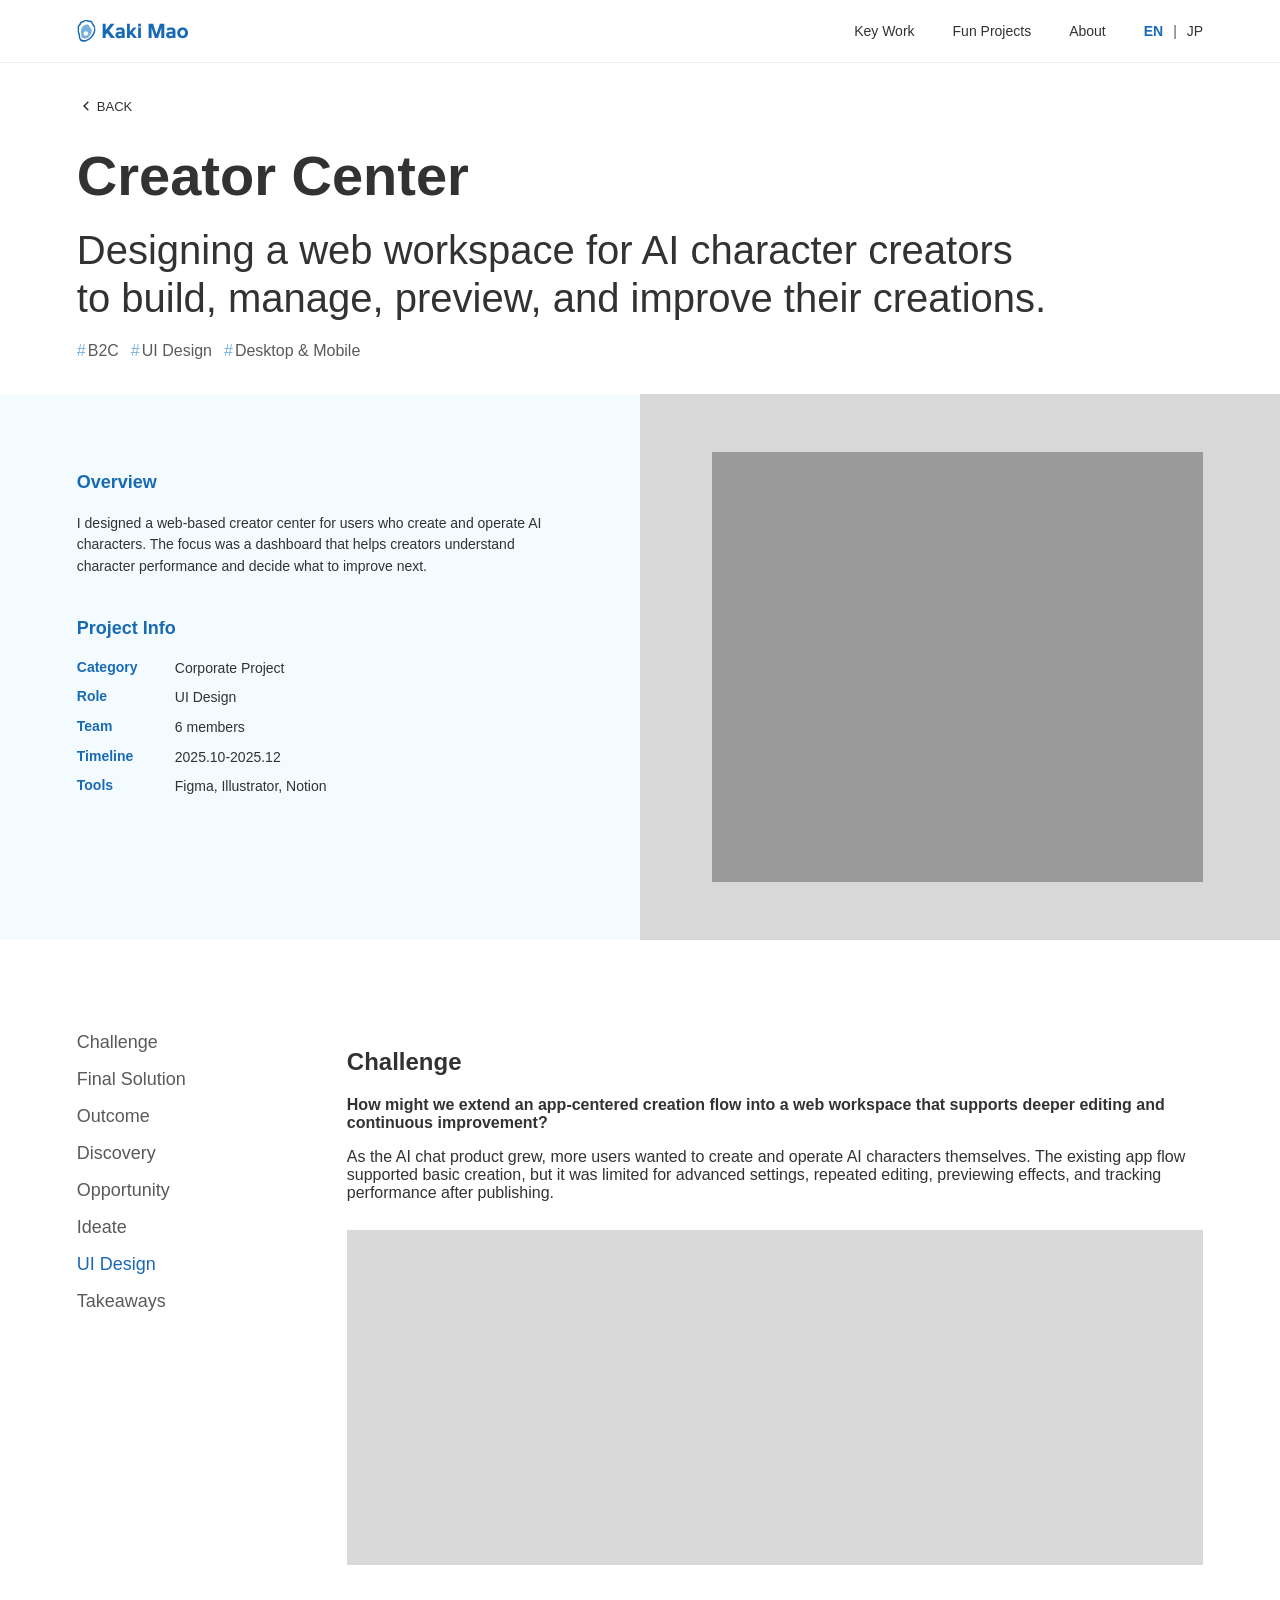
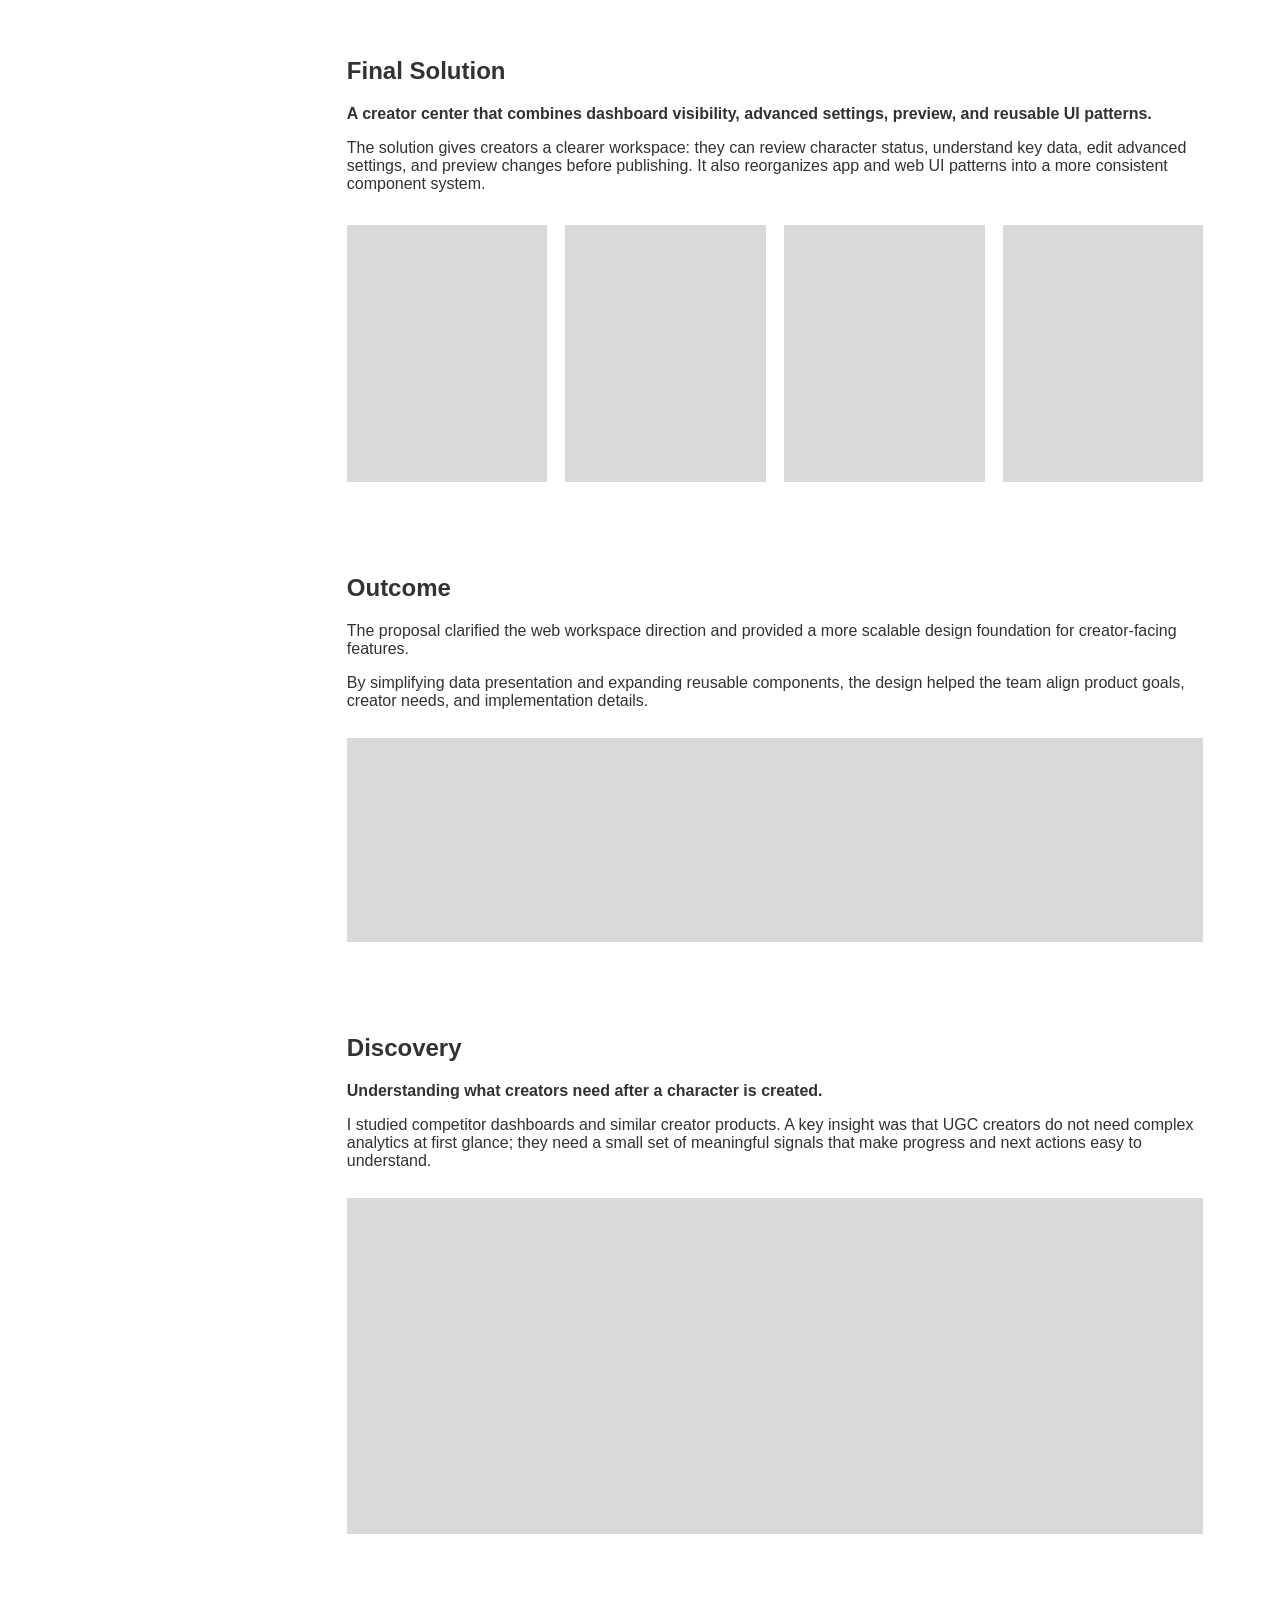
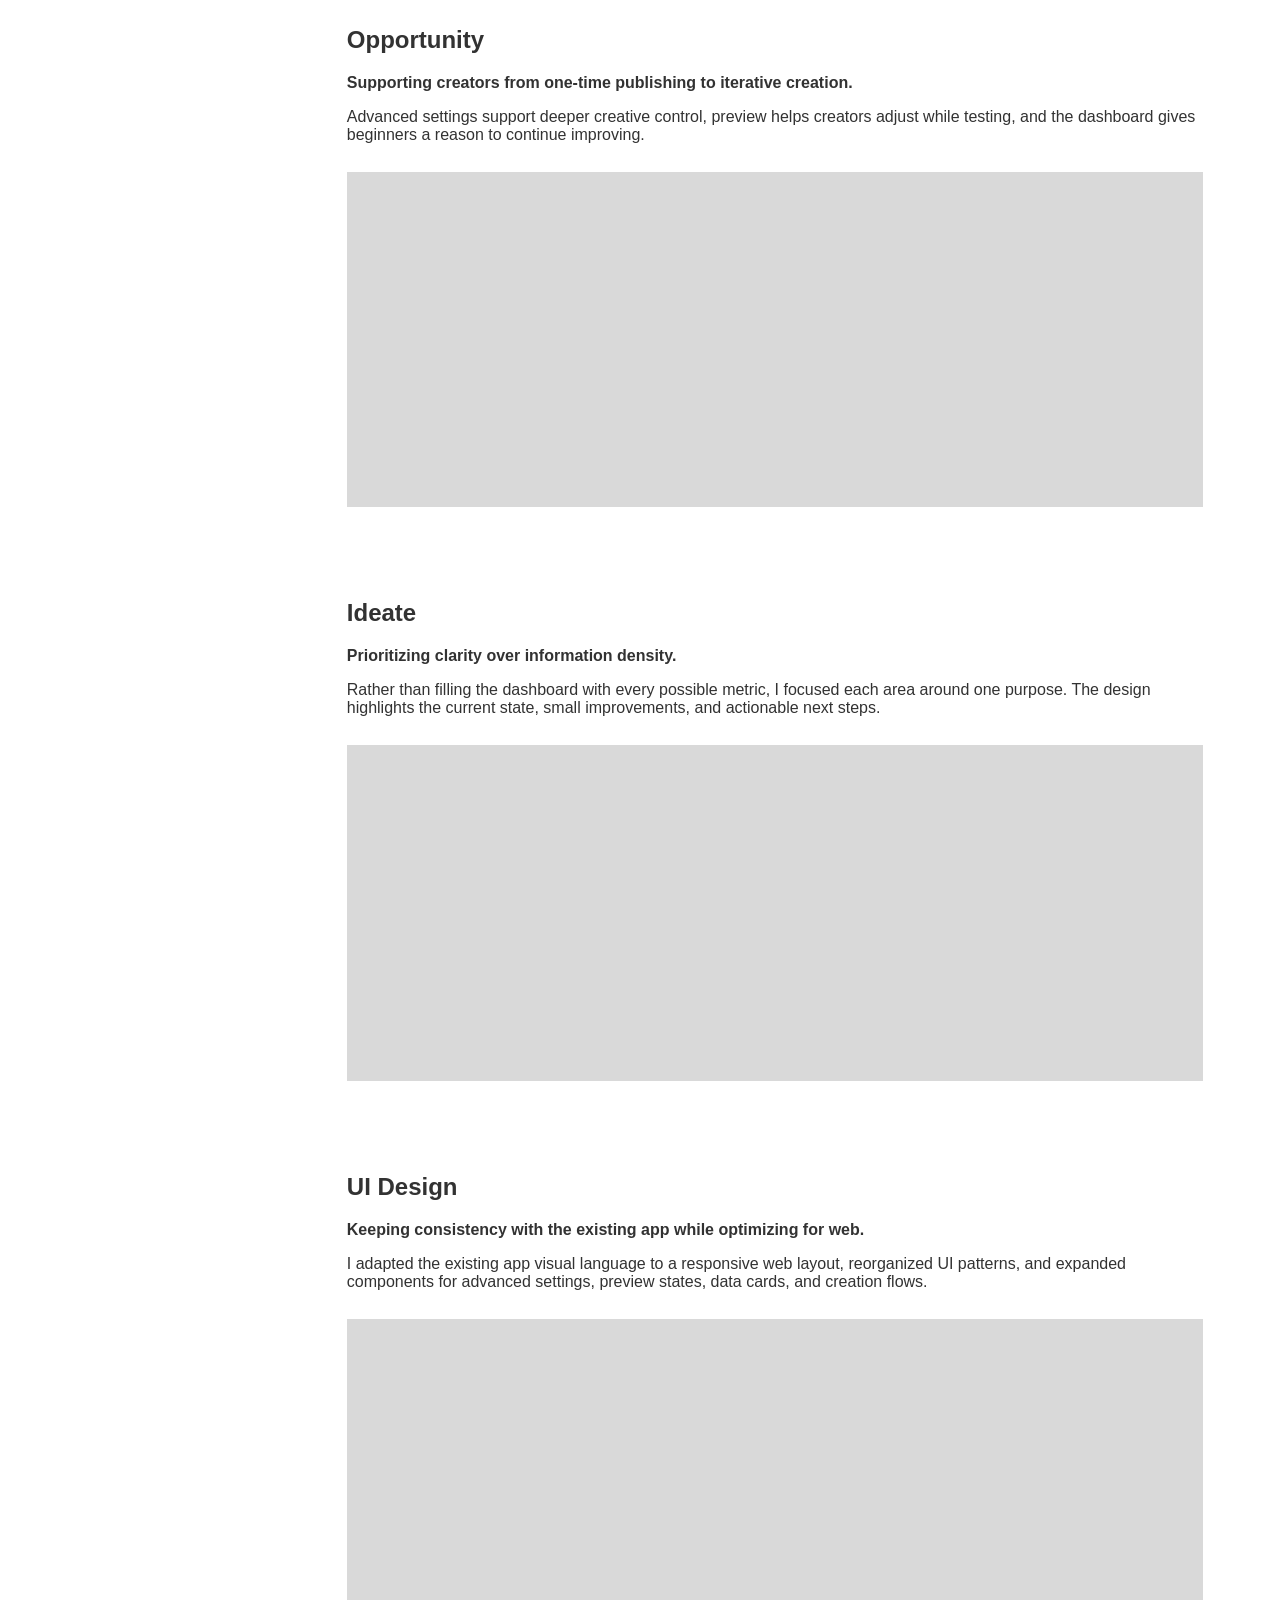
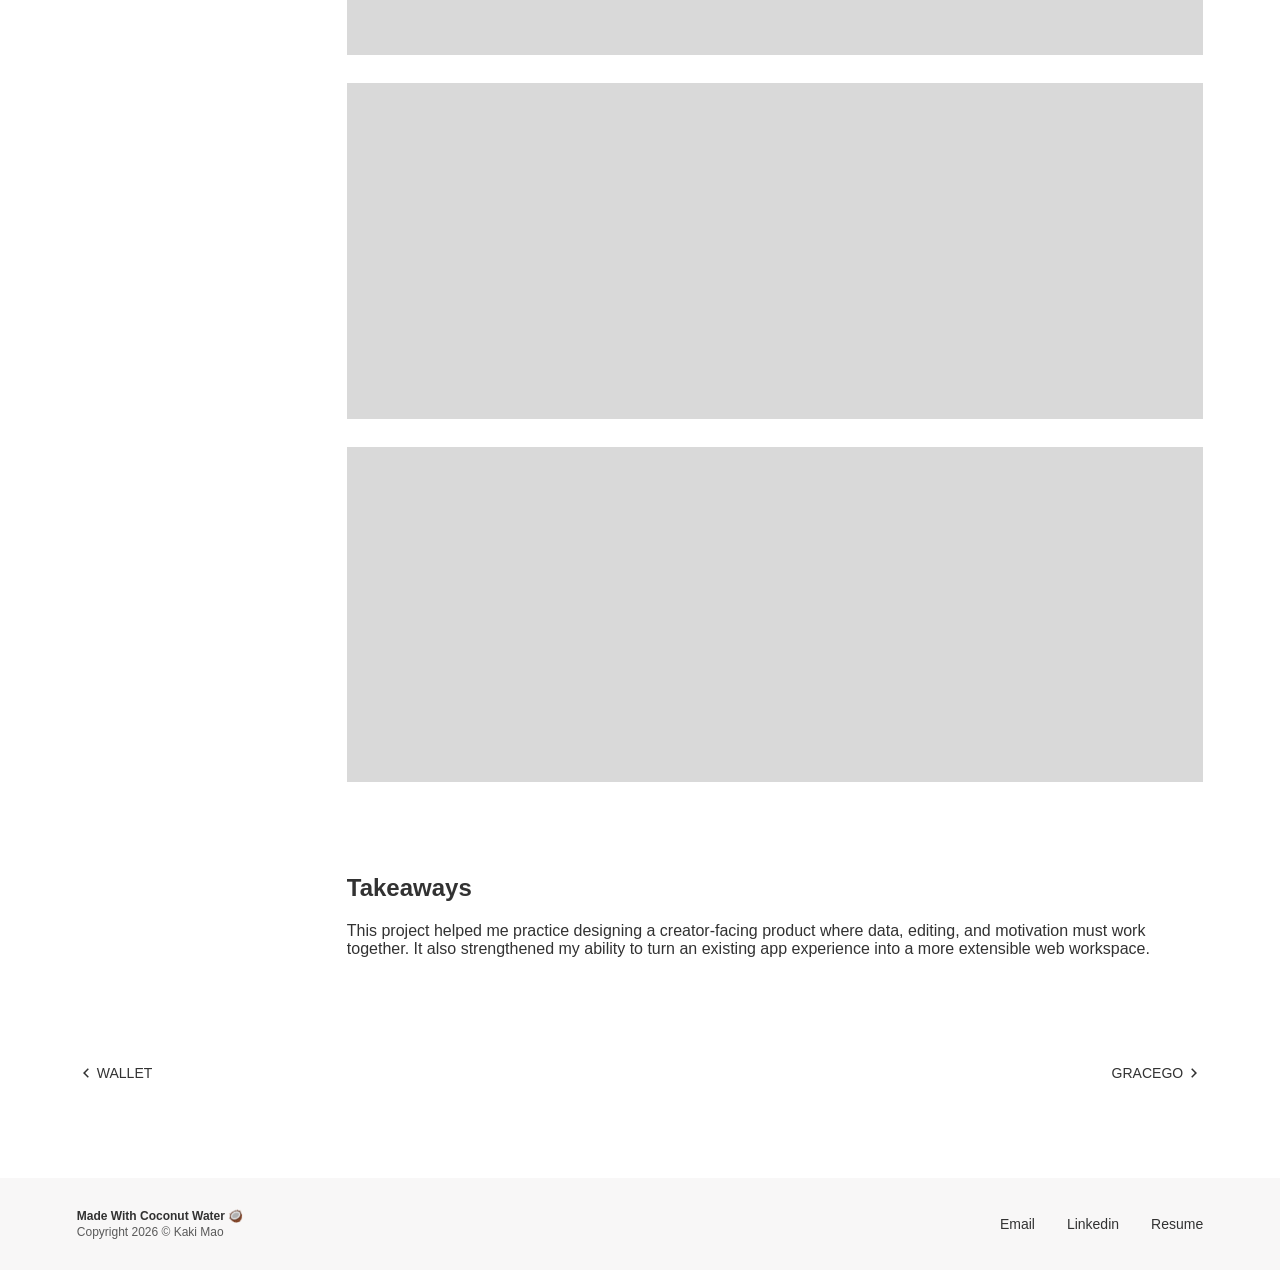
==== creator-center.html @ 1ba013a1 "Add files via upload" ====
<!DOCTYPE html>
<html lang="en">
  <head>
    <meta charset="UTF-8" />
    <meta name="viewport" content="width=device-width, initial-scale=1.0" />
    <title>Creator Center | Kaki Mao</title>
    <link rel="icon" href="assets/favicon.svg" type="image/svg+xml" />
    <link rel="stylesheet" href="styles.css" />
  </head>
  <body>
    <header class="site-header">
      <div class="site-header-inner">
        <a class="brand" href="index.html" aria-label="Kaki Mao home">
          <img class="brand-lockup" src="assets/brand.svg" alt="Kaki Mao" />
        </a>
        <nav class="site-nav" aria-label="Primary navigation">
          <a href="index.html#key-work">Key Work</a>
          <a href="index.html#fun-projects">Fun Projects</a>
          <a href="index.html#about">About</a>
          <span class="language-switch" aria-label="Language switcher">
            <button type="button" data-lang-switch="en">EN</button>
            <span>|</span>
            <button type="button" data-lang-switch="jp">JP</button>
          </span>
        </nav>
      </div>
    </header>

    <main class="case-page">
      <section class="case-hero">
        <a class="back-link" href="index.html#key-work" aria-label="Back to key work">
          <svg class="back-link-arrow" viewBox="0 0 20 20" aria-hidden="true">
            <path d="M10.9778 10.0006L6.85303 5.87577L8.03154 4.69727L13.3348 10.0006L8.03154 15.3038L6.85303 14.1253L10.9778 10.0006Z" />
            <rect x="11" y="9.09998" width="1" height="1.8" />
          </svg>
          Back
        </a>
        <h1>Creator Center</h1>
        <p>
          Designing a web workspace for AI character creators to build, manage,
          preview, and improve their creations.
        </p>
        <ul class="tags case-tags" aria-label="Creator Center project tags">
          <li>B2C</li>
          <li>UI Design</li>
          <li>Desktop &amp; Mobile</li>
        </ul>
      </section>

      <section class="case-overview">
        <div class="case-overview-copy">
          <h2>Overview</h2>
          <p>
            I designed a web-based creator center for users who create and
            operate AI characters. The focus was a dashboard that helps creators
            understand character performance and decide what to improve next.
          </p>

          <h3>Project Info</h3>
          <dl class="case-facts">
            <div><dt>Category</dt><dd>Corporate Project</dd></div>
            <div><dt>Role</dt><dd>UI Design</dd></div>
            <div><dt>Team</dt><dd>6 members</dd></div>
            <div><dt>Timeline</dt><dd>2025.10-2025.12</dd></div>
            <div><dt>Tools</dt><dd>Figma, Illustrator, Notion</dd></div>
          </dl>
        </div>
        <div class="case-cover placeholder" aria-label="Project cover placeholder"></div>
      </section>

      <div class="case-body">
        <aside class="case-sidebar" aria-label="Case study sections">
          <a href="#challenge">Challenge</a>
          <a href="#final-solution">Final Solution</a>
          <a href="#outcome">Outcome</a>
          <a href="#discovery">Discovery</a>
          <a href="#opportunity">Opportunity</a>
          <a href="#ideate">Ideate</a>
          <a href="#ui-design">UI Design</a>
          <a href="#takeaways">Takeaways</a>
        </aside>

        <article class="case-content">
          <section id="challenge" class="case-section">
            <h2>Challenge</h2>
            <p class="section-lead">
              How might we extend an app-centered creation flow into a web
              workspace that supports deeper editing and continuous improvement?
            </p>
            <p>
              As the AI chat product grew, more users wanted to create and
              operate AI characters themselves. The existing app flow supported
              basic creation, but it was limited for advanced settings, repeated
              editing, previewing effects, and tracking performance after
              publishing.
            </p>
            <div class="wide-placeholder placeholder"></div>
          </section>

          <section id="final-solution" class="case-section">
            <h2>Final Solution</h2>
            <p class="section-lead">
              A creator center that combines dashboard visibility, advanced
              settings, preview, and reusable UI patterns.
            </p>
            <p>
              The solution gives creators a clearer workspace: they can review
              character status, understand key data, edit advanced settings, and
              preview changes before publishing. It also reorganizes app and web
              UI patterns into a more consistent component system.
            </p>
            <div class="process-steps">
              <div class="step-placeholder placeholder"></div>
              <div class="step-placeholder placeholder"></div>
              <div class="step-placeholder placeholder"></div>
              <div class="step-placeholder placeholder"></div>
            </div>
          </section>

          <section id="outcome" class="case-section">
            <h2>Outcome</h2>
            <p>
              The proposal clarified the web workspace direction and provided a
              more scalable design foundation for creator-facing features.
            </p>
            <p>
              By simplifying data presentation and expanding reusable components,
              the design helped the team align product goals, creator needs, and
              implementation details.
            </p>
            <div class="metric-placeholder placeholder"></div>
          </section>

          <section id="discovery" class="case-section">
            <h2>Discovery</h2>
            <p class="section-lead">
              Understanding what creators need after a character is created.
            </p>
            <p>
              I studied competitor dashboards and similar creator products. A
              key insight was that UGC creators do not need complex analytics at
              first glance; they need a small set of meaningful signals that
              make progress and next actions easy to understand.
            </p>
            <div class="wide-placeholder placeholder"></div>
          </section>

          <section id="opportunity" class="case-section">
            <h2>Opportunity</h2>
            <p class="section-lead">
              Supporting creators from one-time publishing to iterative creation.
            </p>
            <p>
              Advanced settings support deeper creative control, preview helps
              creators adjust while testing, and the dashboard gives beginners a
              reason to continue improving.
            </p>
            <div class="wide-placeholder placeholder"></div>
          </section>

          <section id="ideate" class="case-section">
            <h2>Ideate</h2>
            <p class="section-lead">
              Prioritizing clarity over information density.
            </p>
            <p>
              Rather than filling the dashboard with every possible metric, I
              focused each area around one purpose. The design highlights the
              current state, small improvements, and actionable next steps.
            </p>
            <div class="wide-placeholder placeholder"></div>
          </section>

          <section id="ui-design" class="case-section">
            <h2>UI Design</h2>
            <p class="section-lead">
              Keeping consistency with the existing app while optimizing for web.
            </p>
            <p>
              I adapted the existing app visual language to a responsive web
              layout, reorganized UI patterns, and expanded components for
              advanced settings, preview states, data cards, and creation flows.
            </p>
            <div class="wide-placeholder placeholder"></div>
            <div class="wide-placeholder placeholder"></div>
            <div class="wide-placeholder placeholder"></div>
          </section>

          <section id="takeaways" class="case-section">
            <h2>Takeaways</h2>
            <p>
              This project helped me practice designing a creator-facing product
              where data, editing, and motivation must work together. It also
              strengthened my ability to turn an existing app experience into a
              more extensible web workspace.
            </p>
          </section>
        </article>
      </div>

      <nav class="case-pager" aria-label="Case study navigation">
        <a class="case-pager-link case-pager-prev" href="wallet.html">
          <svg class="case-pager-arrow" viewBox="0 0 20 20" aria-hidden="true">
            <path d="M10.9778 10.0006L6.85303 5.87577L8.03154 4.69727L13.3348 10.0006L8.03154 15.3038L6.85303 14.1253L10.9778 10.0006Z" />
            <rect x="11" y="9.09998" width="1" height="1.8" />
          </svg>
          Wallet
        </a>
        <a class="case-pager-link" href="gracego.html">
          GraceGo
          <svg class="case-pager-arrow" viewBox="0 0 20 20" aria-hidden="true">
            <path d="M10.9778 10.0006L6.85303 5.87577L8.03154 4.69727L13.3348 10.0006L8.03154 15.3038L6.85303 14.1253L10.9778 10.0006Z" />
            <rect x="11" y="9.09998" width="1" height="1.8" />
          </svg>
        </a>
      </nav>
    </main>

    <footer class="site-footer">
      <div class="site-footer-inner">
        <div>
          <strong>Made With Coconut Water 🥥</strong>
          <p>Copyright 2026 © Kaki Mao</p>
        </div>
        <nav aria-label="Footer navigation">
          <a href="mailto:hello@example.com">Email</a>
          <a href="https://www.linkedin.com/in/kaki-mao-4b3a87282/" target="_blank" rel="noreferrer">Linkedin</a>
          <a href="#">Resume</a>
        </nav>
      </div>
    </footer>
    <script src="script.js"></script>
  </body>
</html>
---- styles.css ----
:root {
  --blue: #186ab5;
  --text: #323232;
  --muted: #5a5a5a;
  --hairline: #eeeeef;
  --soft: #f7f7f8;
  --placeholder: #d9d9d9;
  --page-pad: clamp(22px, 6vw, 116px);
  --content-width: 1208px;
}

* {
  box-sizing: border-box;
}

html {
  scroll-behavior: smooth;
  overflow-x: clip;
}

body {
  margin: 0;
  color: var(--text);
  font-family: -apple-system, BlinkMacSystemFont, "SF Pro Display",
    "SF Pro Text", "Helvetica Neue", Arial, sans-serif;
  background: #ffffff;
  letter-spacing: 0;
  overflow-x: clip;
}

a {
  color: inherit;
  text-decoration: none;
}

.site-header {
  position: sticky;
  top: 0;
  z-index: 10;
  min-height: 62px;
  border-bottom: 1px solid var(--hairline);
  background: rgba(255, 255, 255, 0.92);
  backdrop-filter: blur(12px);
}

.site-header-inner {
  width: min(var(--content-width), calc(100% - var(--page-pad) * 2));
  min-height: 62px;
  margin: 0 auto;
  display: flex;
  align-items: center;
  justify-content: space-between;
}

.brand,
.site-nav,
.site-footer nav {
  display: flex;
  align-items: center;
}

.brand {
  width: 112px;
}

.brand-lockup {
  width: 100%;
  height: auto;
  display: block;
}

.site-nav {
  gap: clamp(20px, 3vw, 38px);
  font-size: 14px;
  font-weight: 400;
}

.language-switch {
  display: inline-flex;
  align-items: center;
  gap: 10px;
  color: var(--muted);
  font-size: 14px;
}

.language-switch button {
  padding: 0;
  border: 0;
  color: var(--text);
  font: inherit;
  background: transparent;
  cursor: pointer;
}

.language-switch button.active {
  color: var(--blue);
  font-weight: 700;
}

.site-nav a,
.site-footer a {
  transition: color 160ms ease;
}

.site-nav a:hover,
.site-footer a:hover {
  color: var(--blue);
}

.text-link:hover {
  color: var(--blue);
}

.section-shell {
  width: min(var(--content-width), calc(100% - var(--page-pad) * 2));
  margin: 0 auto;
}

.hero {
  width: min(1004px, calc(100% - var(--page-pad) * 2));
  display: grid;
  grid-template-columns: minmax(0, 1fr) 190px;
  gap: clamp(48px, 9vw, 190px);
  align-items: center;
  padding: 105px 0 142px;
}

.hero h1 {
  max-width: 610px;
  margin: 0 0 28px;
  font-size: 56px;
  font-weight: 900;
  line-height: 0.99;
}

.hero p {
  max-width: 720px;
  margin: 0 0 8px;
  color: var(--text);
  font-size: 18px;
  line-height: 1.45;
}

.hero-avatar {
  width: 190px;
  height: 190px;
  object-fit: cover;
}

.work-section {
  padding: 0 0 80px;
  scroll-margin-top: 96px;
}

.work-section > h2,
.about > h2 {
  margin: 0 0 40px;
  color: var(--blue);
  font-size: 18px;
  font-weight: 700;
}

.project-row {
  display: grid;
  grid-template-columns: minmax(0, 1.3fr) minmax(290px, 0.9fr);
  gap: 56px;
  align-items: center;
  margin-bottom: 40px;
}

.work-section .project-row:last-child {
  margin-bottom: 0;
}

.project-media {
  width: 100%;
  aspect-ratio: 510 / 250;
  overflow: hidden;
  border-radius: 12px;
}

.project-media-image {
  display: grid;
  place-items: center;
  background: #fbfbff;
}

.project-media img {
  display: block;
  width: 100%;
  height: 100%;
  object-fit: cover;
}

.placeholder {
  background: var(--placeholder);
}

.project-content {
  height: 312px;
  display: flex;
  flex-direction: column;
}

.project-content h3 {
  margin: 0 0 12px;
  font-size: 26px;
  font-weight: 600;
  line-height: 1.1;
}

.tags {
  display: flex;
  flex-wrap: wrap;
  gap: 12px;
  margin: 0 0 18px;
  padding: 0;
  color: var(--muted);
  font-size: 16px;
  list-style: none;
}

.tags li::before {
  content: "#";
  margin-right: 2px;
  color: #75b0e0;
}

.project-summary {
  margin: 0 0 auto;
  font-size: 20px;
  font-weight: 500;
  line-height: 1.25;
}

.project-content h4 {
  margin: 0 0 6px;
  color: var(--blue);
  font-size: 14px;
  font-weight: 700;
}

.project-content p:not(.project-summary) {
  margin: 0 0 18px;
  color: var(--muted);
  font-size: 14px;
  line-height: 1.55;
}

.text-link {
  display: inline-flex;
  align-items: center;
  gap: 2px;
  color: var(--text);
  font-size: 13px;
  font-weight: 400;
  text-transform: uppercase;
}

.text-link-arrow {
  width: 18px;
  height: 18px;
  display: block;
  fill: currentColor;
  flex: 0 0 auto;
}

.about {
  padding: 0 0 118px;
  scroll-margin-top: 96px;
}

.about-panel {
  display: grid;
  grid-template-columns: 205px minmax(0, 1fr);
  gap: 92px;
  align-items: center;
}

.about-portrait {
  width: 205px;
  height: 210px;
  object-fit: cover;
}

.mood-row {
  display: flex;
  gap: 0;
  margin: 0 0 22px;
}

.mood-row img {
  width: 42px;
  height: 42px;
  display: block;
  object-fit: contain;
}

.about-copy h2 {
  margin: 0 0 22px;
  font-size: clamp(38px, 5vw, 56px);
  font-weight: 900;
  line-height: 1;
}

.wave {
  display: inline-block;
  transform-origin: 70% 70%;
}

.about-copy p {
  margin: 0 0 18px;
  font-size: 18px;
  font-weight: 400;
  line-height: 1.35;
}

.site-footer {
  min-height: 92px;
  background: #f8f7f7;
  font-size: 12px;
}

.site-footer-inner {
  width: min(var(--content-width), calc(100% - var(--page-pad) * 2));
  min-height: 92px;
  margin: 0 auto;
  padding: 22px 0;
  display: flex;
  align-items: center;
  justify-content: space-between;
}

.site-footer strong {
  display: block;
  margin-bottom: 2px;
  font-weight: 800;
}

.site-footer p {
  margin: 0;
  color: var(--muted);
}

.site-footer nav {
  gap: 32px;
  font-size: 14px;
  font-weight: 400;
}

.case-page {
  width: min(var(--content-width), calc(100% - var(--page-pad) * 2));
  margin: 0 auto;
  padding: 34px 0 96px;
}

.back-link {
  display: inline-flex;
  align-items: center;
  gap: 2px;
  margin-bottom: 32px;
  color: var(--text);
  font-size: 13px;
  font-weight: 400;
  text-transform: uppercase;
  transition: color 160ms ease;
}

.back-link:hover {
  color: var(--blue);
}

.back-link-arrow {
  width: 18px;
  height: 18px;
  display: block;
  fill: currentColor;
  flex: 0 0 auto;
  transform: scaleX(-1);
}

.case-hero {
  max-width: 980px;
  padding-bottom: 34px;
}

.case-hero h1 {
  margin: 0 0 20px;
  color: var(--text);
  font-size: 56px;
  font-weight: 700;
  line-height: 1.05;
}

.case-hero p {
  margin: 0 0 20px;
  color: var(--text);
  font-size: 40px;
  font-weight: 500;
  line-height: 1.2;
}

.case-tags {
  margin-bottom: 0;
}

.case-overview {
  width: 100vw;
  margin-left: calc(50% - 50vw);
  padding-inline: max(var(--page-pad), calc((100vw - var(--content-width)) / 2));
  display: grid;
  grid-template-columns: 1fr 1fr;
  gap: 0;
  align-items: stretch;
  margin-bottom: 88px;
  background: linear-gradient(90deg, #f4fbff 0 50%, #d8d8d8 50% 100%);
}

.case-overview-copy {
  width: min(100%, 480px);
  padding: 78px 0;
}

.case-overview-copy h2,
.case-overview-copy h3 {
  margin: 0 0 20px;
  color: var(--blue);
  font-size: 18px;
  font-weight: 700;
}

.case-overview-copy p {
  margin: 0;
  color: var(--text);
  font-size: 14px;
  line-height: 1.55;
}

.case-overview-copy h3 {
  margin-top: 40px;
}

.case-facts {
  display: grid;
  gap: 10px;
  margin: 0;
}

.case-facts div {
  display: grid;
  grid-template-columns: 86px 1fr;
  gap: 12px;
}

.case-facts dt {
  color: var(--blue);
  font-size: 14px;
  font-weight: 700;
}

.case-facts dd {
  margin: 0;
  color: var(--text);
  font-size: 14px;
  line-height: 1.4;
}

.case-cover {
  min-height: 430px;
  margin: 58px 0 58px 72px;
  background: #9a9a9a;
  border-radius: 0;
}

.case-body {
  width: 100%;
  display: grid;
  grid-template-columns: 180px minmax(0, 1fr);
  gap: 90px;
  align-items: start;
}

.case-sidebar {
  position: sticky;
  top: 120px;
  display: grid;
  gap: 16px;
  padding-top: 4px;
}

.case-sidebar a {
  color: var(--muted);
  font-size: 18px;
  transition: color 160ms ease;
}

.case-sidebar a:hover {
  color: var(--blue);
}

.case-sidebar a.active {
  color: var(--blue);
}

.case-content {
  min-width: 0;
}

.case-section {
  padding-bottom: 72px;
  scroll-margin-top: 96px;
}

.case-section h2 {
  color: var(--text);
  font-size: 24px;
}

.case-section .section-lead {
  color: var(--text);
  font-weight: 600;
}

.inline-placeholder {
  width: min(340px, 100%);
  aspect-ratio: 1.8;
  margin: 18px 0 22px;
}

.process-steps {
  display: grid;
  grid-template-columns: repeat(4, 1fr);
  gap: 18px;
  margin-top: 32px;
}

.step-placeholder {
  aspect-ratio: 0.78;
}

.metric-placeholder {
  aspect-ratio: 4.2;
  margin-top: 28px;
}

.wide-placeholder {
  aspect-ratio: 2.55;
  margin-top: 28px;
}

.case-pager {
  display: flex;
  align-items: center;
  justify-content: space-between;
  padding-top: 18px;
}

.case-pager-link {
  display: inline-flex;
  align-items: center;
  gap: 2px;
  color: var(--text);
  font-size: 14px;
  font-weight: 400;
  text-transform: uppercase;
  transition: color 160ms ease;
}

.case-pager-link:hover {
  color: var(--blue);
}

.case-pager-arrow {
  width: 18px;
  height: 18px;
  display: block;
  fill: currentColor;
  flex: 0 0 auto;
}

.case-pager-prev .case-pager-arrow {
  transform: scaleX(-1);
}

@media (max-width: 820px) {
  .site-header,
  .site-header-inner {
    min-height: 58px;
  }

  .site-nav {
    gap: 16px;
    font-size: 12px;
  }

  .hero {
    grid-template-columns: 1fr;
    gap: 32px;
    padding: 68px 0 90px;
  }

  .hero-avatar {
    width: 150px;
    height: 150px;
  }

  .project-row {
    grid-template-columns: 1fr;
    gap: 28px;
    margin-bottom: 64px;
  }

  .project-media {
    min-height: 210px;
  }

  .project-content {
    height: auto;
  }

  .project-summary {
    margin-bottom: 30px;
  }

  .about-panel {
    grid-template-columns: 1fr;
    gap: 28px;
  }

  .about-portrait {
    width: 170px;
    height: 175px;
  }

  .site-footer-inner {
    align-items: flex-start;
    flex-direction: column;
    gap: 20px;
  }

  .case-overview,
  .case-body {
    grid-template-columns: 1fr;
    gap: 32px;
  }

  .case-overview {
    background: #f4fbff;
    padding-block: 0;
  }

  .case-overview-copy {
    padding: 48px 0;
  }

  .case-sidebar {
    display: none;
  }

  .case-cover {
    display: none;
  }

  .process-steps {
    grid-template-columns: repeat(2, 1fr);
  }
}

@media (max-width: 540px) {
  .site-header-inner {
    align-items: flex-start;
    flex-direction: column;
    gap: 12px;
    padding-top: 16px;
    padding-bottom: 16px;
  }

  .site-nav,
  .site-footer nav {
    width: 100%;
    justify-content: space-between;
  }

  .hero h1 {
    font-size: 42px;
  }

  .hero p,
  .tags {
    font-size: 14px;
  }

  .project-content h3 {
    font-size: 24px;
  }

  .project-summary {
    font-size: 18px;
  }

  .about-copy h2 {
    font-size: 40px;
  }

  .about-copy p {
    font-size: 16px;
  }

  .case-page {
    padding-top: 26px;
  }

  .case-hero h1 {
    font-size: 34px;
  }

  .case-hero p {
    font-size: 20px;
  }

  .process-steps {
    grid-template-columns: 1fr;
  }
}
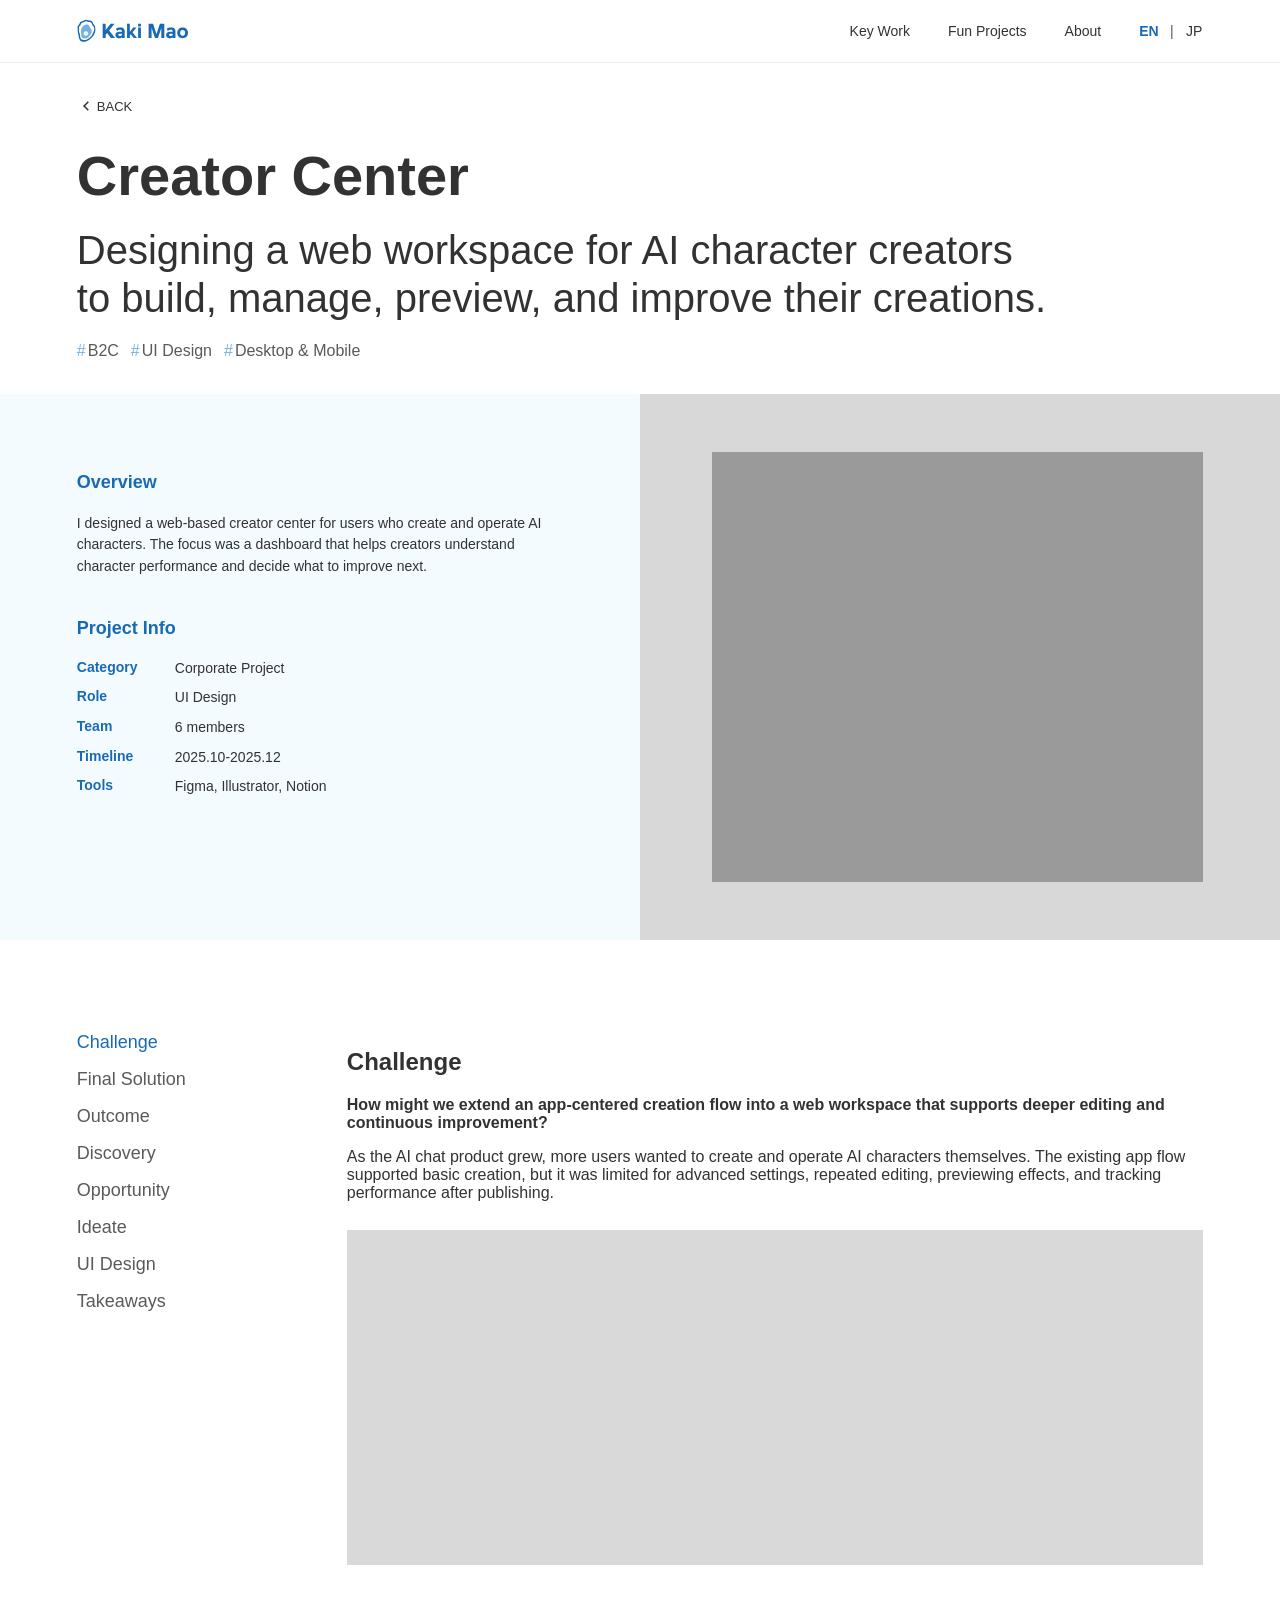
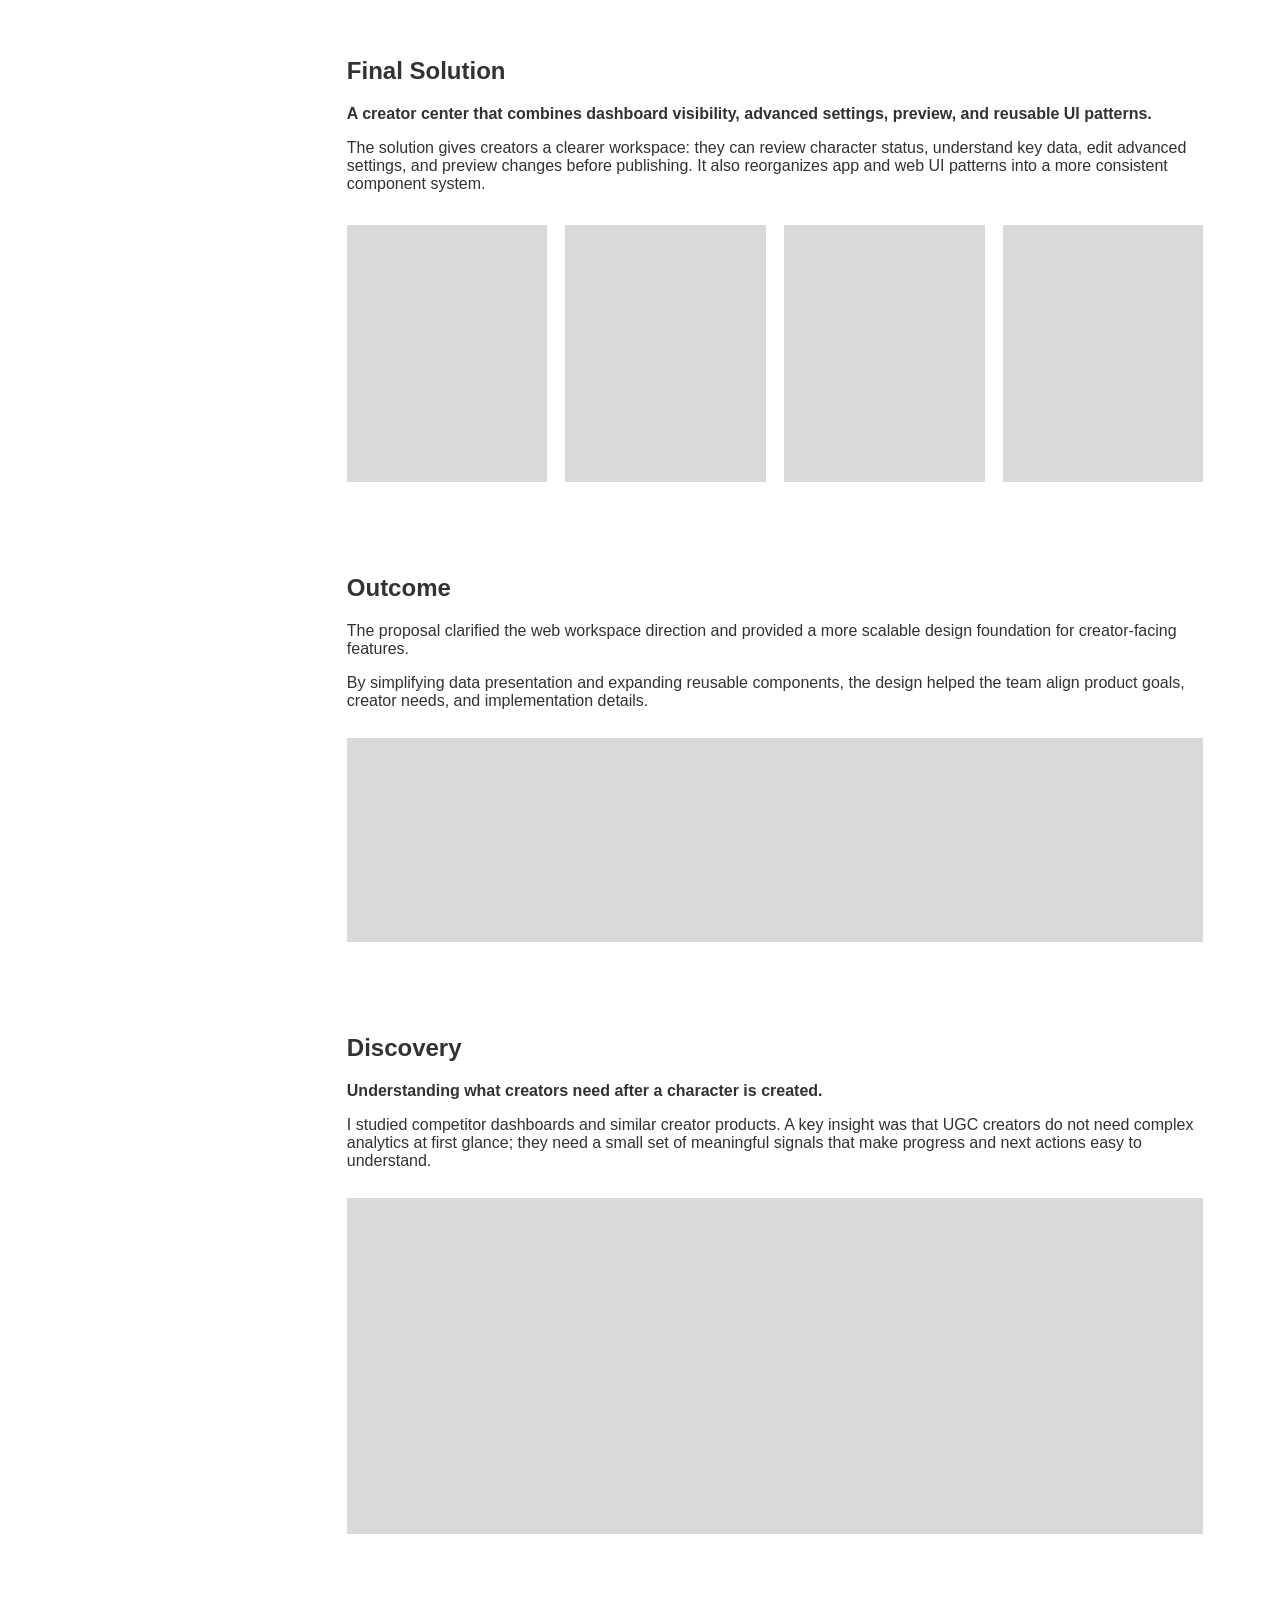
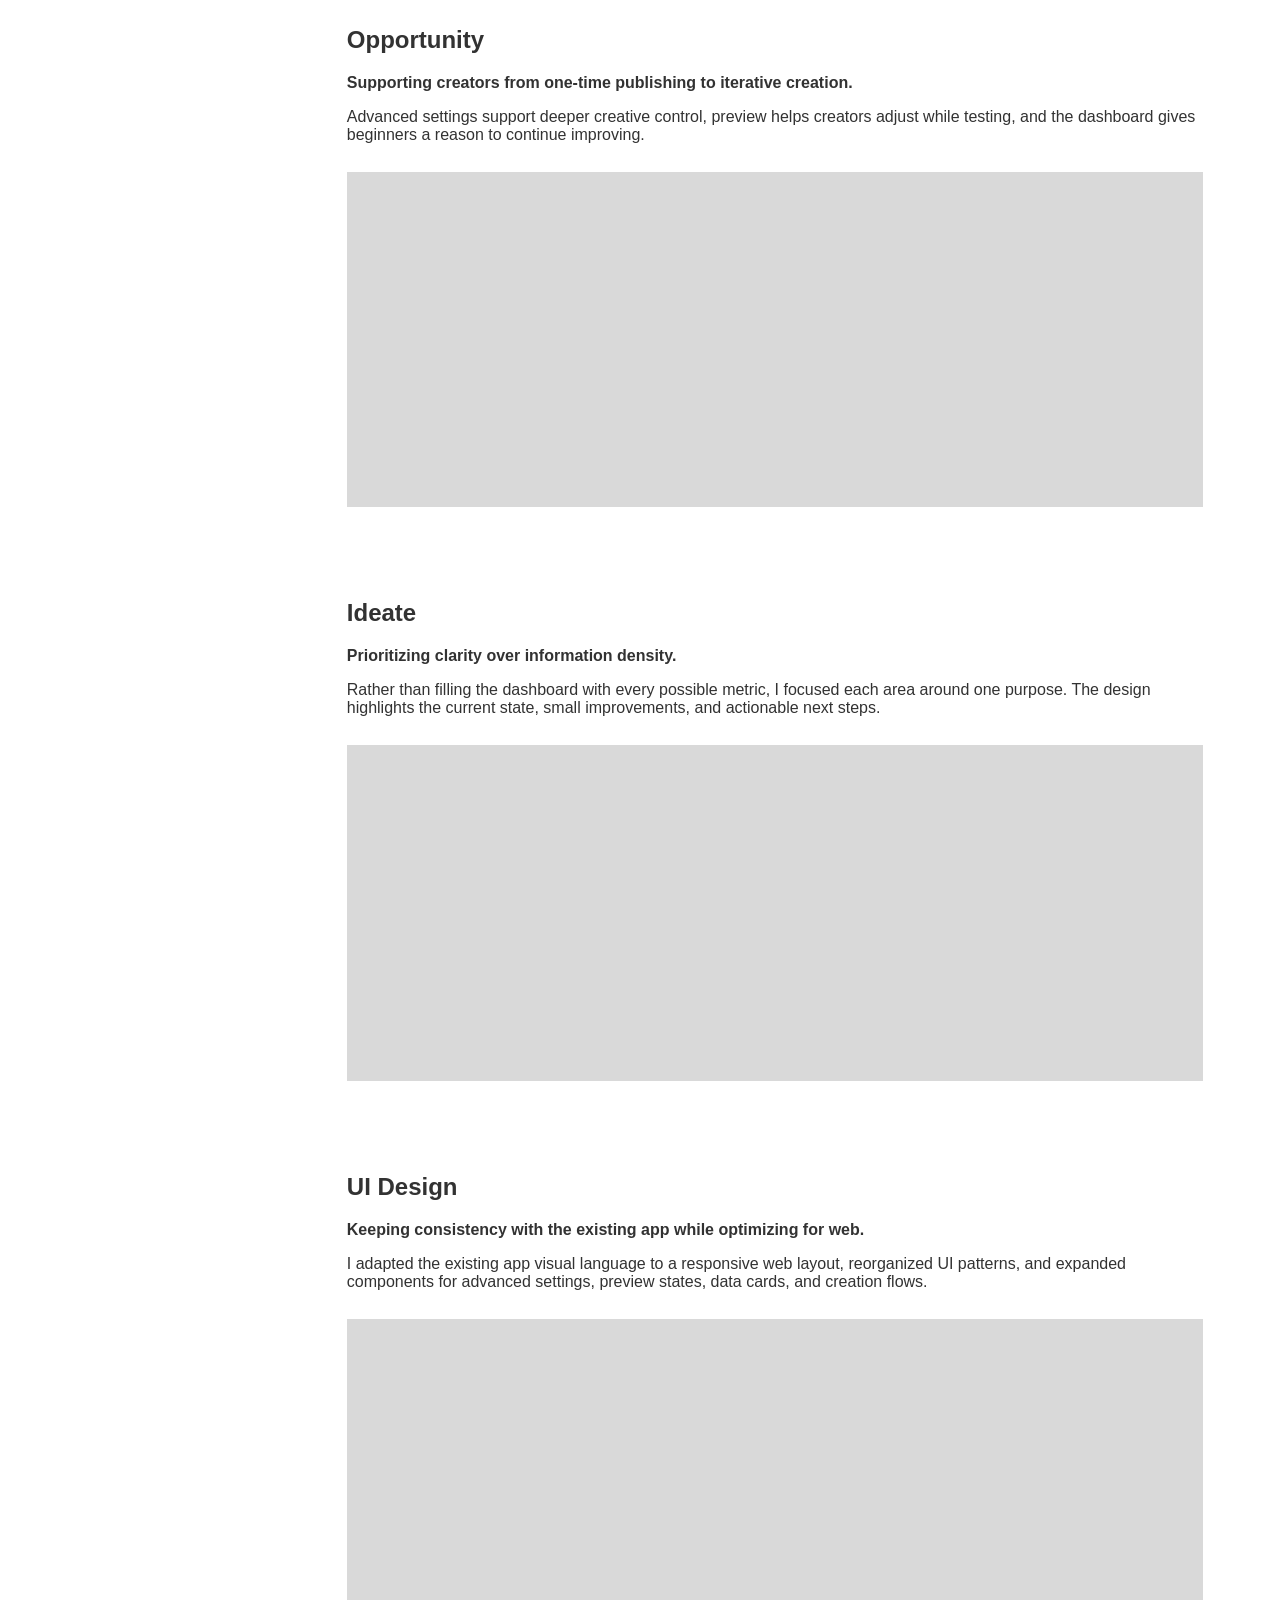
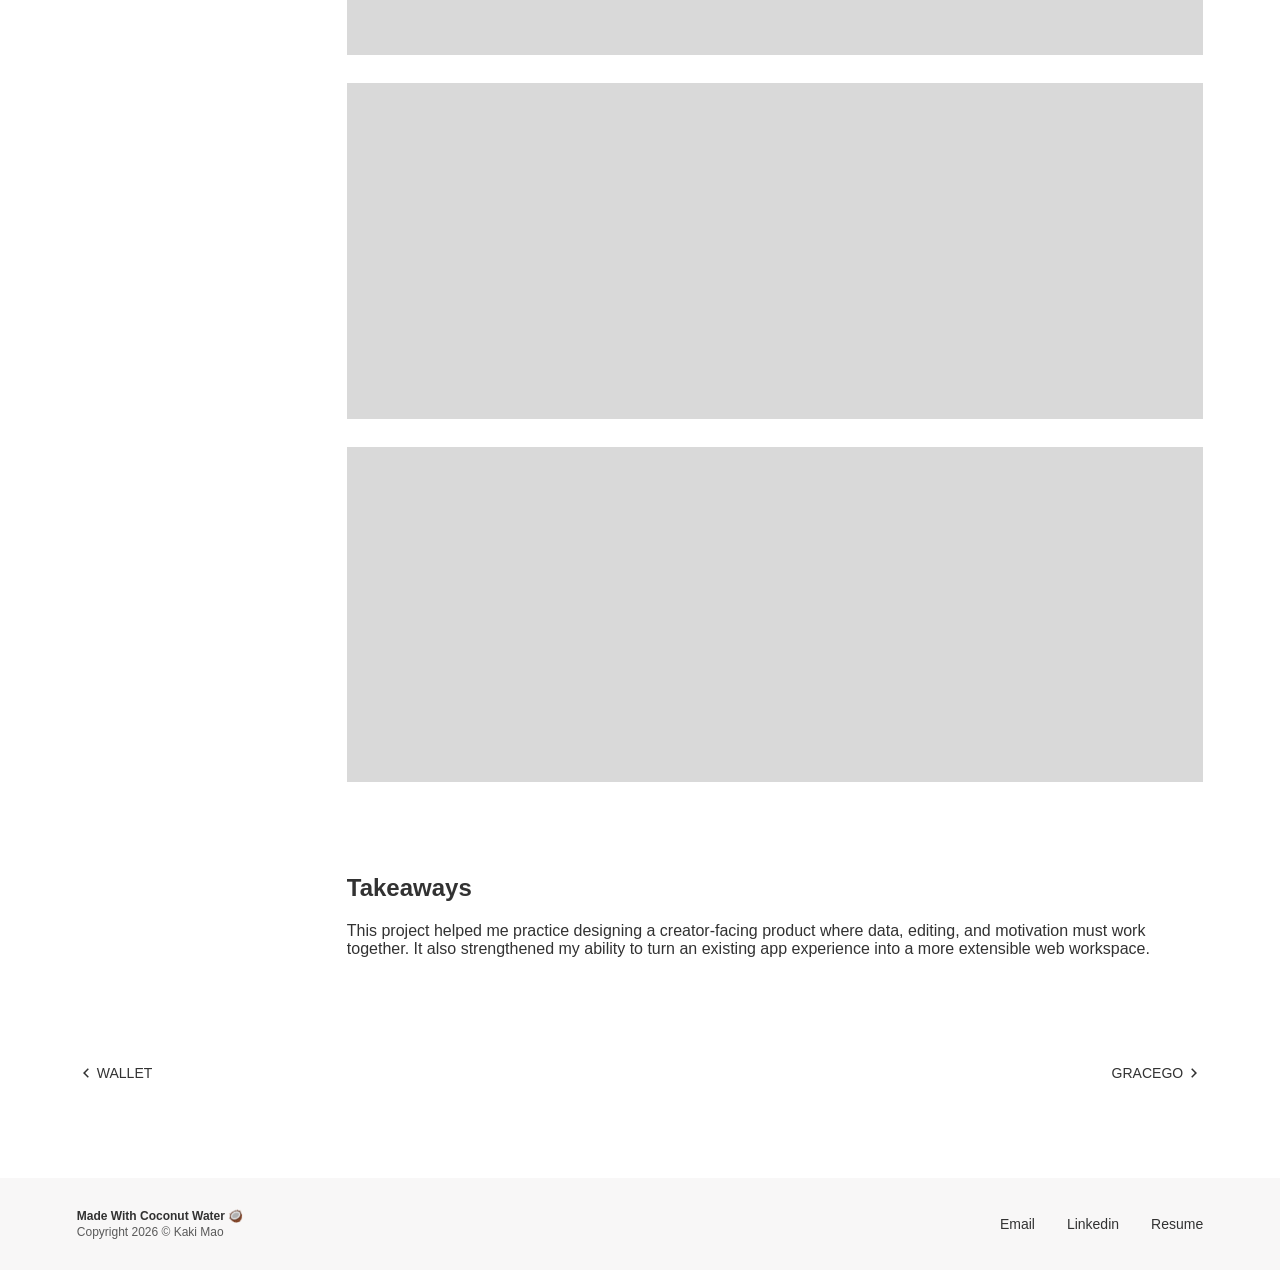
==== commit e6f4cc37: "Add files via upload" ====
--- a/creator-center.html
+++ b/creator-center.html
@@ -16,7 +16,7 @@
         <nav class="site-nav" aria-label="Primary navigation">
           <a href="index.html#key-work">Key Work</a>
           <a href="index.html#fun-projects">Fun Projects</a>
-          <a href="index.html#about">About</a>
+          <a href="about-me.html">About</a>
           <span class="language-switch" aria-label="Language switcher">
             <button type="button" data-lang-switch="en">EN</button>
             <span>|</span>
--- a/styles.css
+++ b/styles.css
@@ -61,6 +61,11 @@
 
 .brand {
   width: 112px;
+  transition: opacity 160ms ease;
+}
+
+.brand:hover {
+  opacity: 0.6;
 }
 
 .brand-lockup {
@@ -78,20 +83,25 @@
 .language-switch {
   display: inline-flex;
   align-items: center;
-  gap: 10px;
+  justify-content: space-between;
+  width: 64px;
+  gap: 6px;
   color: var(--muted);
   font-size: 14px;
 }
 
 .language-switch button {
+  min-width: 18px;
   padding: 0;
   border: 0;
   color: var(--text);
   font: inherit;
   background: transparent;
   cursor: pointer;
-}
-
+  transition: color 160ms ease;
+}
+
+.language-switch button:hover,
 .language-switch button.active {
   color: var(--blue);
   font-weight: 700;
@@ -118,11 +128,12 @@
 
 .hero {
   width: min(1004px, calc(100% - var(--page-pad) * 2));
+  min-height: 600px;
   display: grid;
   grid-template-columns: minmax(0, 1fr) 190px;
   gap: clamp(48px, 9vw, 190px);
   align-items: center;
-  padding: 105px 0 142px;
+  padding: 0;
 }
 
 .hero h1 {
@@ -137,7 +148,7 @@
   max-width: 720px;
   margin: 0 0 8px;
   color: var(--text);
-  font-size: 18px;
+  font-size: 20px;
   line-height: 1.45;
 }
 
@@ -400,6 +411,23 @@
   line-height: 1.2;
 }
 
+.about-case-page .case-hero {
+  max-width: 720px;
+}
+
+.about-case-page .case-hero h1 {
+  font-size: 40px;
+  font-weight: 700;
+}
+
+.about-case-page .case-hero p {
+  font-size: 20px;
+}
+
+.about-case-overview {
+  margin-bottom: 72px;
+}
+
 .case-tags {
   margin-bottom: 0;
 }
@@ -568,6 +596,47 @@
 
 .case-pager-link:hover {
   color: var(--blue);
+}
+
+html[lang="ja"] .hero p {
+  font-size: 18px;
+  font-weight: 400;
+}
+
+html[lang="ja"] .about-copy p {
+  font-size: 16px;
+}
+
+html[lang="ja"] .project-content .project-summary {
+  font-size: 18px;
+  font-weight: 600;
+}
+
+html[lang="ja"] .project-content p:not(.project-summary),
+html[lang="ja"] .case-overview-copy p,
+html[lang="ja"] .case-facts dt,
+html[lang="ja"] .case-facts dd,
+html[lang="ja"] .case-pager-link {
+  font-size: 14px;
+}
+
+html[lang="ja"] .case-hero p {
+  font-size: 32px;
+  font-weight: 600;
+}
+
+html[lang="ja"] .case-overview-copy h2,
+html[lang="ja"] .case-overview-copy h3,
+html[lang="ja"] .case-sidebar a {
+  font-size: 16px;
+}
+
+html[lang="ja"] .case-section h2 {
+  font-size: 22px;
+}
+
+html[lang="ja"] .case-section p {
+  font-size: 16px;
 }
 
 .case-pager-arrow {
@@ -596,6 +665,7 @@
   .hero {
     grid-template-columns: 1fr;
     gap: 32px;
+    min-height: auto;
     padding: 68px 0 90px;
   }
 
@@ -685,11 +755,19 @@
     font-size: 42px;
   }
 
+  html[lang="ja"] .hero h1 {
+    font-size: 42px;
+  }
+
   .hero p,
   .tags {
     font-size: 14px;
   }
 
+  html[lang="ja"] .hero p {
+    font-size: 14px;
+  }
+
   .project-content h3 {
     font-size: 24px;
   }
